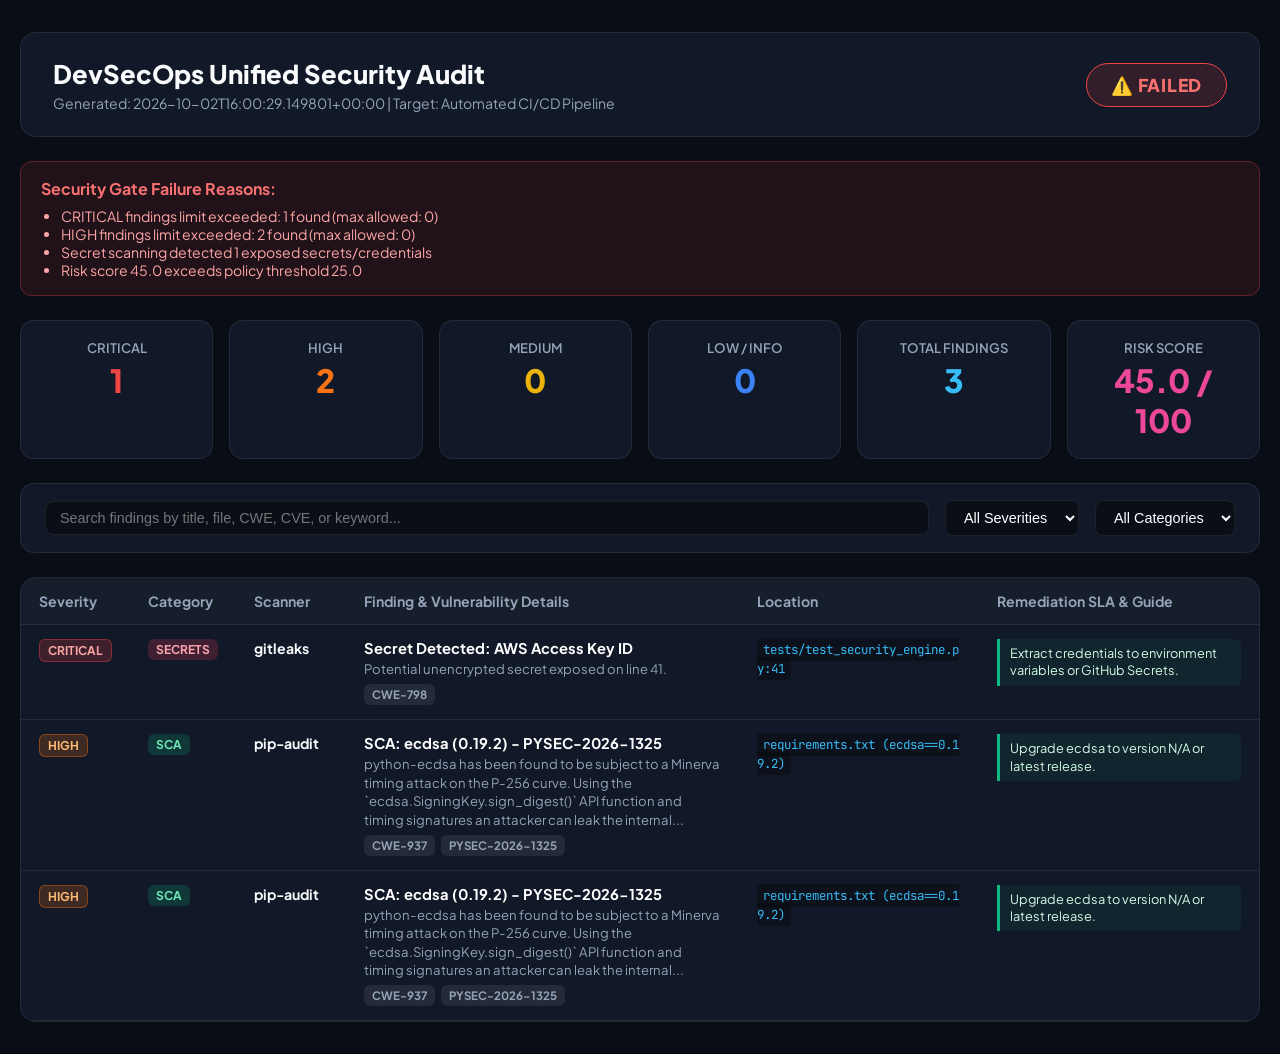
==== reports/security-dashboard.html @ 9500887d "feat: initial release of DevSecOps security pipeline and automated gatekeeper" ====
<!DOCTYPE html>
<html lang="en">
<head>
    <meta charset="UTF-8">
    <meta name="viewport" content="width=device-width, initial-scale=1.0">
    <title>DevSecOps Security Dashboard</title>
    <link href="https://fonts.googleapis.com/css2?family=JetBrains+Mono:wght@400;600&family=Plus+Jakarta+Sans:wght@400;500;600;700;800&display=swap" rel="stylesheet">
    <style>
        :root {
            --bg: #090d16;
            --surface: #111827;
            --surface-hover: #1f293d;
            --border: rgba(255, 255, 255, 0.08);
            --text-main: #f8fafc;
            --text-muted: #94a3b8;
            --crit: #ef4444;
            --high: #f97316;
            --med: #eab308;
            --low: #3b82f6;
            --info: #64748b;
            --pass: #10b981;
        }
        * { margin: 0; padding: 0; box-sizing: border-box; }
        body {
            font-family: 'Plus Jakarta Sans', sans-serif;
            background: var(--bg);
            color: var(--text-main);
            padding: 32px 20px;
            min-height: 100vh;
        }
        .container { max-width: 1300px; margin: 0 auto; }
        .header {
            display: flex;
            justify-content: space-between;
            align-items: center;
            background: var(--surface);
            border: 1px solid var(--border);
            border-radius: 16px;
            padding: 24px 32px;
            margin-bottom: 24px;
        }
        .header-title h1 { font-size: 1.6rem; font-weight: 800; }
        .header-title p { color: var(--text-muted); font-size: 0.88rem; margin-top: 4px; }
        .gate-badge {
            padding: 10px 24px;
            border-radius: 9999px;
            font-weight: 800;
            font-size: 1.1rem;
            letter-spacing: 0.04em;
        }
        .gate-pass { background: rgba(16, 185, 129, 0.15); color: #34d399; border: 1.5px solid #10b981; }
        .gate-fail { background: rgba(239, 68, 68, 0.15); color: #f87171; border: 1.5px solid #ef4444; }

        .stats-grid {
            display: grid;
            grid-template-columns: repeat(auto-fit, minmax(180px, 1fr));
            gap: 16px;
            margin-bottom: 24px;
        }
        .stat-card {
            background: var(--surface);
            border: 1px solid var(--border);
            border-radius: 14px;
            padding: 18px;
            text-align: center;
        }
        .stat-value { font-size: 2rem; font-weight: 800; margin-top: 4px; }
        .stat-label { font-size: 0.82rem; font-weight: 600; text-transform: uppercase; color: var(--text-muted); }

        .val-crit { color: var(--crit); }
        .val-high { color: var(--high); }
        .val-med { color: var(--med); }
        .val-low { color: var(--low); }
        .val-total { color: #38bdf8; }
        .val-risk { color: #ec4899; }

        .filter-bar {
            background: var(--surface);
            border: 1px solid var(--border);
            border-radius: 14px;
            padding: 16px 24px;
            margin-bottom: 24px;
            display: flex;
            gap: 16px;
            align-items: center;
            flex-wrap: wrap;
        }
        .filter-bar input, .filter-bar select {
            background: rgba(0, 0, 0, 0.4);
            border: 1px solid var(--border);
            color: #fff;
            padding: 8px 14px;
            border-radius: 8px;
            font-size: 0.9rem;
            outline: none;
        }
        .filter-bar input { flex: 1; min-width: 250px; }

        .table-card {
            background: var(--surface);
            border: 1px solid var(--border);
            border-radius: 16px;
            overflow: hidden;
        }
        table {
            width: 100%;
            border-collapse: collapse;
            font-size: 0.88rem;
        }
        th {
            background: rgba(255, 255, 255, 0.02);
            text-align: left;
            padding: 14px 18px;
            color: var(--text-muted);
            font-weight: 700;
            border-bottom: 1px solid var(--border);
        }
        td {
            padding: 14px 18px;
            border-bottom: 1px solid var(--border);
            vertical-align: top;
        }
        tr:hover td { background: var(--surface-hover); }
        .badge {
            display: inline-block;
            padding: 3px 8px;
            border-radius: 6px;
            font-size: 0.75rem;
            font-weight: 700;
            text-transform: uppercase;
        }
        .sev-critical { background: rgba(239, 68, 68, 0.2); color: #fca5a5; border: 1px solid rgba(239, 68, 68, 0.4); }
        .sev-high { background: rgba(249, 115, 22, 0.2); color: #fdba74; border: 1px solid rgba(249, 115, 22, 0.4); }
        .sev-medium { background: rgba(234, 179, 8, 0.2); color: #fde047; border: 1px solid rgba(234, 179, 8, 0.4); }
        .sev-low { background: rgba(59, 130, 246, 0.2); color: #93c5fd; border: 1px solid rgba(59, 130, 246, 0.4); }
        .sev-info { background: rgba(100, 116, 139, 0.2); color: #cbd5e1; border: 1px solid rgba(100, 116, 139, 0.4); }
        
        .cat-sast { background: rgba(168, 85, 247, 0.2); color: #d8b4fe; }
        .cat-dast { background: rgba(6, 182, 212, 0.2); color: #67e8f9; }
        .cat-sca { background: rgba(16, 185, 129, 0.2); color: #6ee7b7; }
        .cat-secrets { background: rgba(244, 63, 94, 0.2); color: #fda4af; }
        .cat-container { background: rgba(245, 158, 11, 0.2); color: #fcd34d; }

        .badge-cwe, .badge-cve {
            background: rgba(255, 255, 255, 0.08);
            color: var(--text-muted);
            font-size: 0.72rem;
            margin-right: 4px;
        }
        .finding-title { font-weight: 700; color: #fff; margin-bottom: 3px; font-size: 0.92rem; }
        .finding-desc { color: var(--text-muted); font-size: 0.82rem; margin-bottom: 6px; line-height: 1.4; }
        .loc-code {
            font-family: 'JetBrains Mono', monospace;
            font-size: 0.78rem;
            color: #38bdf8;
            background: rgba(0, 0, 0, 0.3);
            padding: 3px 6px;
            border-radius: 4px;
            word-break: break-all;
        }
        .remediation-box {
            background: rgba(16, 185, 129, 0.08);
            border-left: 3px solid #10b981;
            padding: 6px 10px;
            font-size: 0.8rem;
            color: #d1fae5;
            border-radius: 0 6px 6px 0;
            line-height: 1.35;
        }
        .gate-reasons {
            background: rgba(239, 68, 68, 0.1);
            border: 1px solid rgba(239, 68, 68, 0.3);
            border-radius: 12px;
            padding: 16px 20px;
            margin-bottom: 24px;
        }
        .gate-reasons h4 { color: #f87171; margin-bottom: 8px; }
        .gate-reasons ul { margin-left: 20px; color: #fca5a5; font-size: 0.88rem; }
        .no-findings { text-align: center; padding: 40px; color: #10b981; font-size: 1.1rem; font-weight: 600; }
    </style>
</head>
<body>
    <div class="container">
        <div class="header">
            <div class="header-title">
                <h1>DevSecOps Unified Security Audit</h1>
                <p>Generated: 2026-10-02T16:00:29.149801+00:00 | Target: Automated CI/CD Pipeline</p>
            </div>
            <div class="gate-badge gate-fail">⚠️ FAILED</div>
        </div>

        <div class='gate-reasons'><h4>Security Gate Failure Reasons:</h4><ul><li>CRITICAL findings limit exceeded: 1 found (max allowed: 0)</li><li>HIGH findings limit exceeded: 2 found (max allowed: 0)</li><li>Secret scanning detected 1 exposed secrets/credentials</li><li>Risk score 45.0 exceeds policy threshold 25.0</li></ul></div>

        <div class="stats-grid">
            <div class="stat-card">
                <div class="stat-label">Critical</div>
                <div class="stat-value val-crit">1</div>
            </div>
            <div class="stat-card">
                <div class="stat-label">High</div>
                <div class="stat-value val-high">2</div>
            </div>
            <div class="stat-card">
                <div class="stat-label">Medium</div>
                <div class="stat-value val-med">0</div>
            </div>
            <div class="stat-card">
                <div class="stat-label">Low / Info</div>
                <div class="stat-value val-low">0</div>
            </div>
            <div class="stat-card">
                <div class="stat-label">Total Findings</div>
                <div class="stat-value val-total">3</div>
            </div>
            <div class="stat-card">
                <div class="stat-label">Risk Score</div>
                <div class="stat-value val-risk">45.0 / 100</div>
            </div>
        </div>

        <div class="filter-bar">
            <input type="text" id="searchInput" placeholder="Search findings by title, file, CWE, CVE, or keyword..." oninput="filterTable()">
            <select id="sevFilter" onchange="filterTable()">
                <option value="ALL">All Severities</option>
                <option value="CRITICAL">Critical</option>
                <option value="HIGH">High</option>
                <option value="MEDIUM">Medium</option>
                <option value="LOW">Low</option>
            </select>
            <select id="catFilter" onchange="filterTable()">
                <option value="ALL">All Categories</option>
                <option value="SAST">SAST</option>
                <option value="DAST">DAST</option>
                <option value="SCA">SCA</option>
                <option value="SECRETS">Secrets</option>
                <option value="CONTAINER">Container</option>
            </select>
        </div>

        <div class="table-card">
            <table>
                <thead>
                    <tr>
                        <th style="width: 100px;">Severity</th>
                        <th style="width: 100px;">Category</th>
                        <th style="width: 110px;">Scanner</th>
                        <th>Finding & Vulnerability Details</th>
                        <th style="width: 240px;">Location</th>
                        <th style="width: 280px;">Remediation SLA & Guide</th>
                    </tr>
                </thead>
                <tbody id="findingsBody">
                    
        <tr class="finding-row" data-severity="CRITICAL" data-category="SECRETS" data-tool="gitleaks">
            <td><span class="badge sev-critical">CRITICAL</span></td>
            <td><span class="badge cat-secrets">SECRETS</span></td>
            <td><strong>gitleaks</strong></td>
            <td>
                <div class="finding-title">Secret Detected: AWS Access Key ID</div>
                <div class="finding-desc">Potential unencrypted secret exposed on line 41.</div>
                <div class="finding-meta"><span class='badge badge-cwe'>CWE-798</span> </div>
            </td>
            <td><code class="loc-code">tests/test_security_engine.py:41</code></td>
            <td><div class="remediation-box">Extract credentials to environment variables or GitHub Secrets.</div></td>
        </tr>
        

        <tr class="finding-row" data-severity="HIGH" data-category="SCA" data-tool="pip-audit">
            <td><span class="badge sev-high">HIGH</span></td>
            <td><span class="badge cat-sca">SCA</span></td>
            <td><strong>pip-audit</strong></td>
            <td>
                <div class="finding-title">SCA: ecdsa (0.19.2) - PYSEC-2026-1325</div>
                <div class="finding-desc">python-ecdsa has been found to be subject to a Minerva timing attack on the P-256 curve. Using the `ecdsa.SigningKey.sign_digest()` API function and timing signatures an attacker can leak the internal...</div>
                <div class="finding-meta"><span class='badge badge-cwe'>CWE-937</span> <span class='badge badge-cve'>PYSEC-2026-1325</span></div>
            </td>
            <td><code class="loc-code">requirements.txt (ecdsa==0.19.2)</code></td>
            <td><div class="remediation-box">Upgrade ecdsa to version N/A or latest release.</div></td>
        </tr>
        

        <tr class="finding-row" data-severity="HIGH" data-category="SCA" data-tool="pip-audit">
            <td><span class="badge sev-high">HIGH</span></td>
            <td><span class="badge cat-sca">SCA</span></td>
            <td><strong>pip-audit</strong></td>
            <td>
                <div class="finding-title">SCA: ecdsa (0.19.2) - PYSEC-2026-1325</div>
                <div class="finding-desc">python-ecdsa has been found to be subject to a Minerva timing attack on the P-256 curve. Using the `ecdsa.SigningKey.sign_digest()` API function and timing signatures an attacker can leak the internal...</div>
                <div class="finding-meta"><span class='badge badge-cwe'>CWE-937</span> <span class='badge badge-cve'>PYSEC-2026-1325</span></div>
            </td>
            <td><code class="loc-code">requirements.txt (ecdsa==0.19.2)</code></td>
            <td><div class="remediation-box">Upgrade ecdsa to version N/A or latest release.</div></td>
        </tr>
        
                </tbody>
            </table>
        </div>
    </div>

    <script>
        function filterTable() {
            const query = document.getElementById('searchInput').value.toLowerCase();
            const sev = document.getElementById('sevFilter').value;
            const cat = document.getElementById('catFilter').value;
            const rows = document.querySelectorAll('.finding-row');

            rows.forEach(row => {
                const rowSev = row.getAttribute('data-severity');
                const rowCat = row.getAttribute('data-category');
                const text = row.innerText.toLowerCase();

                const matchQuery = !query || text.includes(query);
                const matchSev = sev === 'ALL' || rowSev === sev;
                const matchCat = cat === 'ALL' || rowCat === cat;

                if (matchQuery && matchSev && matchCat) {
                    row.style.display = '';
                } else {
                    row.style.display = 'none';
                }
            });
        }
    </script>
</body>
</html>
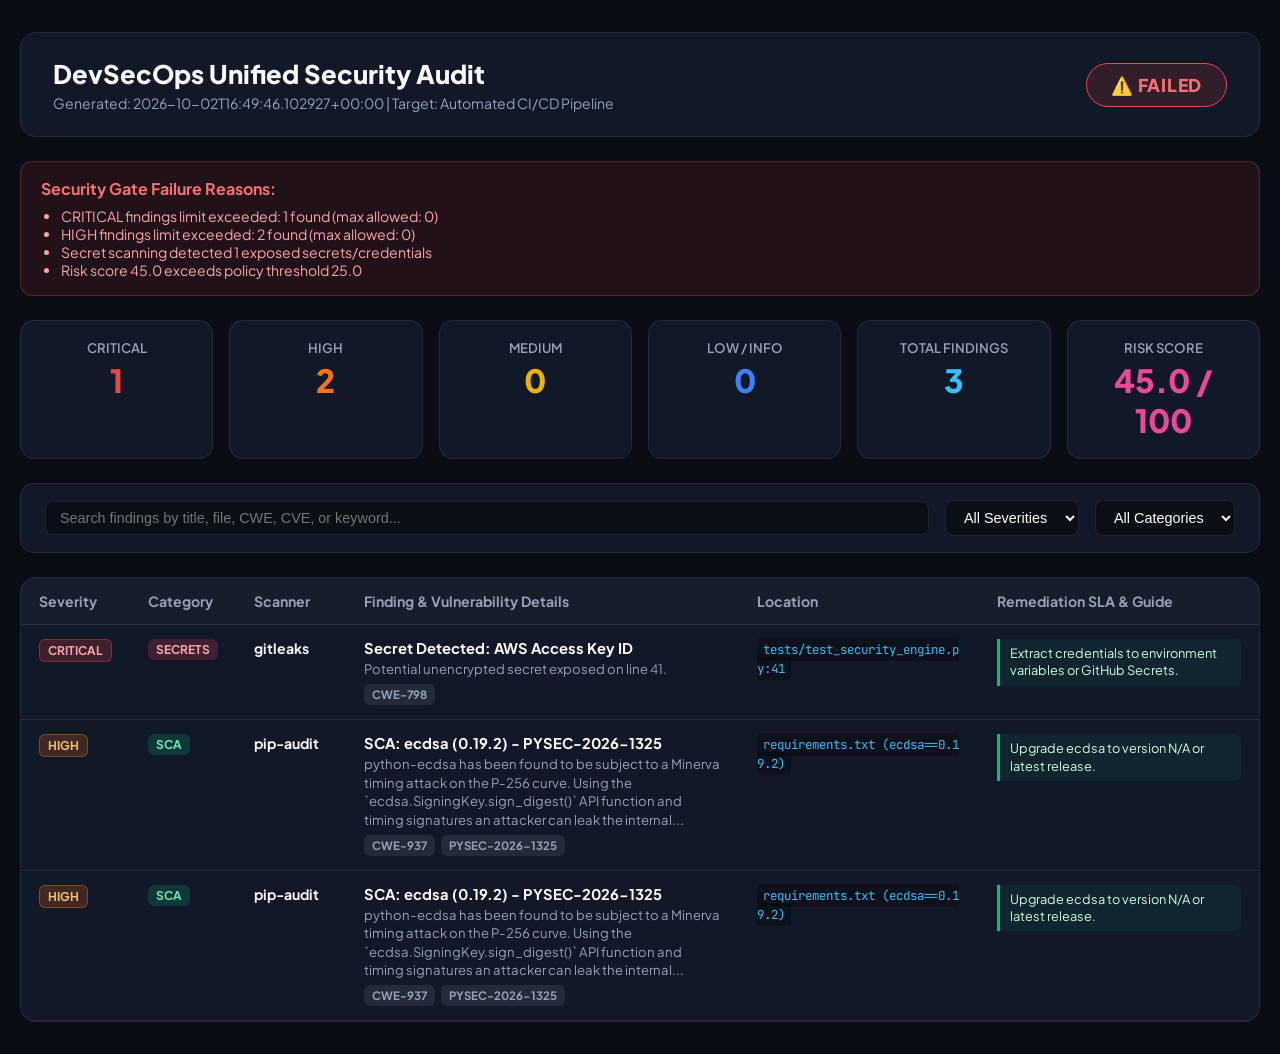
==== commit e80740a3: "Initial commit" ====
--- a/reports/security-dashboard.html
+++ b/reports/security-dashboard.html
@@ -184,7 +184,7 @@
         <div class="header">
             <div class="header-title">
                 <h1>DevSecOps Unified Security Audit</h1>
-                <p>Generated: 2026-10-02T16:00:29.149801+00:00 | Target: Automated CI/CD Pipeline</p>
+                <p>Generated: 2026-10-02T16:49:46.102927+00:00 | Target: Automated CI/CD Pipeline</p>
             </div>
             <div class="gate-badge gate-fail">⚠️ FAILED</div>
         </div>
